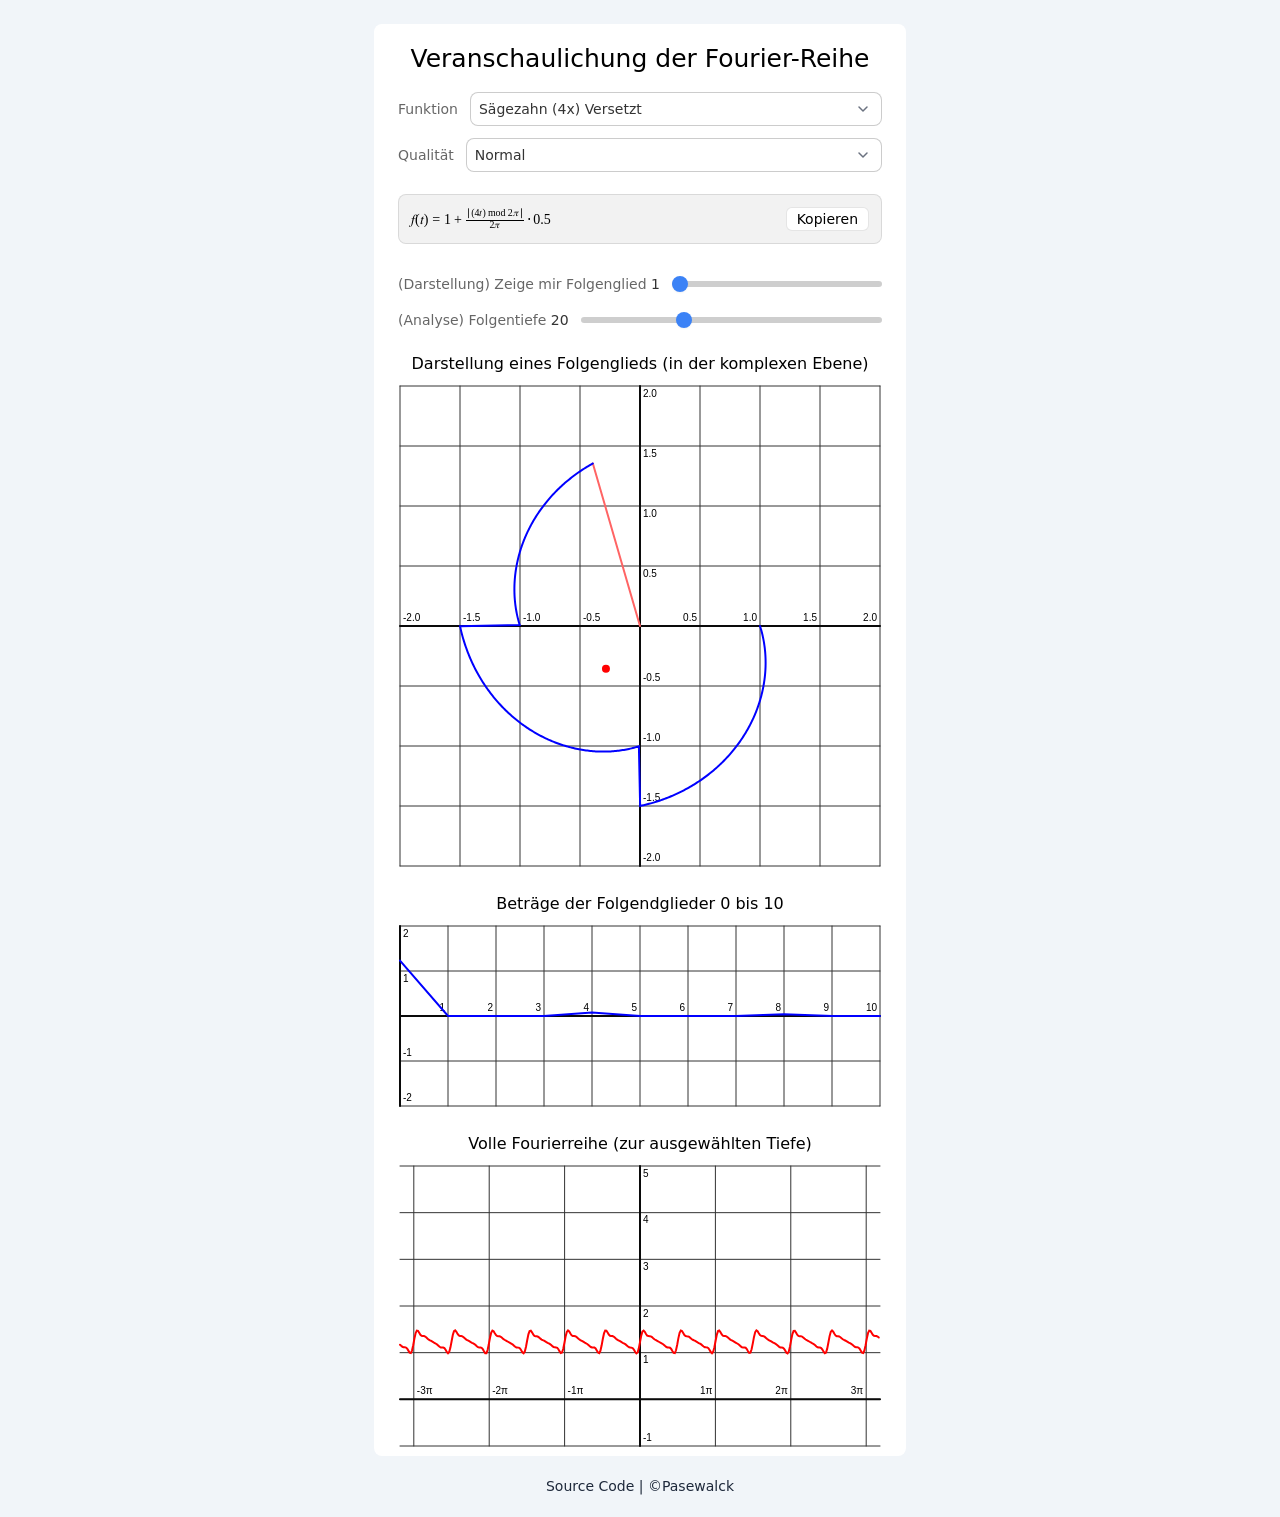
==== projects/fourier/index.html @ 6fc3464e "ops: build" ====
<!DOCTYPE html>
<html lang="en">

<head>
  <meta charset="UTF-8" />
  <meta name="viewport" content="width=device-width, initial-scale=1.0" />
  <title>Veranschaulichung der Fourier-Reihe</title>
  <style>
    canvas {
      display: block;
    }
  </style>
  <script type="module" crossorigin src="../../assets/fourier-BROgUJT5.js"></script>
  <link rel="modulepreload" crossorigin href="../../assets/latex-BYORuaJW.js">
  <link rel="modulepreload" crossorigin href="../../assets/style-CVefmo2o.js">
  <link rel="modulepreload" crossorigin href="../../assets/slider-DLjT8-w8.js">
  <link rel="stylesheet" crossorigin href="../../assets/style-BDMWakAt.css">
</head>

<body class="m-0 min-h-screen bg-slate-100 flex justify-center items-center">

  <div class="flex flex-col max-w-2xl justify-center items-start sm:p-6 sm:pb-0">

    <div id="graph2" class="bg-white backdrop-blur-md p-4 pb-0 border-white/[0.06] sm:rounded-lg w-[100%]">
      <h1 class="text-black text-[25px] mb-2 select-none text-center">
        Veranschaulichung der Fourier-Reihe
      </h1>
      <div id="g2-inputs" class="flex flex-col gap-4"></div>
      <div id="g2-visuals" class="flex flex-col">
        <div class="text-black text-[16px] mt-4 select-none text-center">
          Darstellung eines Folgenglieds (in der komplexen Ebene)
        </div>
        <div id="g2-visuals-1"></div>
        <div class="text-black text-[16px] mt-4 select-none text-center">
          Beträge der Folgendglieder 0 bis 10
        </div>
        <div id="g2-visuals-2"></div>
        <div class="text-black text-[16px] mt-4 select-none text-center">
          Volle Fourierreihe (zur ausgewählten Tiefe)
        </div>
        <div id="g2-visuals-3"></div>
      </div>



    </div>

    <footer class="flex items-center justify-center w-full p-5">
      <div class="text-slate-800 text-[14px] select-none text-center"><a
          href="https://github.com/pasewalck/phm-simulation" class="hover:text-slate-900">Source Code</a> |
        ©Pasewalck</div>
    </footer>
  </div>

</body>

</html>
---- assets/style-BDMWakAt.css ----
*,:before,:after{--tw-border-spacing-x:0;--tw-border-spacing-y:0;--tw-translate-x:0;--tw-translate-y:0;--tw-rotate:0;--tw-skew-x:0;--tw-skew-y:0;--tw-scale-x:1;--tw-scale-y:1;--tw-pan-x: ;--tw-pan-y: ;--tw-pinch-zoom: ;--tw-scroll-snap-strictness:proximity;--tw-gradient-from-position: ;--tw-gradient-via-position: ;--tw-gradient-to-position: ;--tw-ordinal: ;--tw-slashed-zero: ;--tw-numeric-figure: ;--tw-numeric-spacing: ;--tw-numeric-fraction: ;--tw-ring-inset: ;--tw-ring-offset-width:0px;--tw-ring-offset-color:#fff;--tw-ring-color:#3b82f680;--tw-ring-offset-shadow:0 0 #0000;--tw-ring-shadow:0 0 #0000;--tw-shadow:0 0 #0000;--tw-shadow-colored:0 0 #0000;--tw-blur: ;--tw-brightness: ;--tw-contrast: ;--tw-grayscale: ;--tw-hue-rotate: ;--tw-invert: ;--tw-saturate: ;--tw-sepia: ;--tw-drop-shadow: ;--tw-backdrop-blur: ;--tw-backdrop-brightness: ;--tw-backdrop-contrast: ;--tw-backdrop-grayscale: ;--tw-backdrop-hue-rotate: ;--tw-backdrop-invert: ;--tw-backdrop-opacity: ;--tw-backdrop-saturate: ;--tw-backdrop-sepia: ;--tw-contain-size: ;--tw-contain-layout: ;--tw-contain-paint: ;--tw-contain-style: }::backdrop{--tw-border-spacing-x:0;--tw-border-spacing-y:0;--tw-translate-x:0;--tw-translate-y:0;--tw-rotate:0;--tw-skew-x:0;--tw-skew-y:0;--tw-scale-x:1;--tw-scale-y:1;--tw-pan-x: ;--tw-pan-y: ;--tw-pinch-zoom: ;--tw-scroll-snap-strictness:proximity;--tw-gradient-from-position: ;--tw-gradient-via-position: ;--tw-gradient-to-position: ;--tw-ordinal: ;--tw-slashed-zero: ;--tw-numeric-figure: ;--tw-numeric-spacing: ;--tw-numeric-fraction: ;--tw-ring-inset: ;--tw-ring-offset-width:0px;--tw-ring-offset-color:#fff;--tw-ring-color:#3b82f680;--tw-ring-offset-shadow:0 0 #0000;--tw-ring-shadow:0 0 #0000;--tw-shadow:0 0 #0000;--tw-shadow-colored:0 0 #0000;--tw-blur: ;--tw-brightness: ;--tw-contrast: ;--tw-grayscale: ;--tw-hue-rotate: ;--tw-invert: ;--tw-saturate: ;--tw-sepia: ;--tw-drop-shadow: ;--tw-backdrop-blur: ;--tw-backdrop-brightness: ;--tw-backdrop-contrast: ;--tw-backdrop-grayscale: ;--tw-backdrop-hue-rotate: ;--tw-backdrop-invert: ;--tw-backdrop-opacity: ;--tw-backdrop-saturate: ;--tw-backdrop-sepia: ;--tw-contain-size: ;--tw-contain-layout: ;--tw-contain-paint: ;--tw-contain-style: }*,:before,:after{box-sizing:border-box;border:0 solid #e5e7eb}:before,:after{--tw-content:""}html,:host{-webkit-text-size-adjust:100%;-moz-tab-size:4;tab-size:4;font-feature-settings:normal;font-variation-settings:normal;-webkit-tap-highlight-color:transparent;font-family:ui-sans-serif,system-ui,-apple-system,BlinkMacSystemFont,Segoe UI,Roboto,Noto Sans,Ubuntu,Cantarell,Helvetica Neue,sans-serif,Apple Color Emoji,Segoe UI Emoji,Segoe UI Symbol,Noto Color Emoji;line-height:1.5}body{line-height:inherit;margin:0}hr{height:0;color:inherit;border-top-width:1px}abbr:where([title]){-webkit-text-decoration:underline dotted;text-decoration:underline dotted}h1,h2,h3,h4,h5,h6{font-size:inherit;font-weight:inherit}a{color:inherit;-webkit-text-decoration:inherit;text-decoration:inherit}b,strong{font-weight:bolder}code,kbd,samp,pre{font-feature-settings:normal;font-variation-settings:normal;font-family:ui-monospace,SFMono-Regular,Menlo,Monaco,Consolas,Liberation Mono,Courier New,monospace;font-size:1em}small{font-size:80%}sub,sup{vertical-align:baseline;font-size:75%;line-height:0;position:relative}sub{bottom:-.25em}sup{top:-.5em}table{text-indent:0;border-color:inherit;border-collapse:collapse}button,input,optgroup,select,textarea{font-feature-settings:inherit;font-variation-settings:inherit;font-family:inherit;font-size:100%;font-weight:inherit;line-height:inherit;letter-spacing:inherit;color:inherit;margin:0;padding:0}button,select{text-transform:none}button{-webkit-appearance:button;background-color:#0000;background-image:none}input:where([type=button]){-webkit-appearance:button;background-color:#0000;background-image:none}input:where([type=reset]){-webkit-appearance:button;background-color:#0000;background-image:none}input:where([type=submit]){-webkit-appearance:button;background-color:#0000;background-image:none}:-moz-focusring{outline:auto}:-moz-ui-invalid{box-shadow:none}progress{vertical-align:baseline}::-webkit-inner-spin-button{height:auto}::-webkit-outer-spin-button{height:auto}[type=search]{-webkit-appearance:textfield;outline-offset:-2px}::-webkit-search-decoration{-webkit-appearance:none}::-webkit-file-upload-button{-webkit-appearance:button;font:inherit}summary{display:list-item}blockquote,dl,dd,h1,h2,h3,h4,h5,h6,hr,figure,p,pre{margin:0}fieldset{margin:0;padding:0}legend{padding:0}ol,ul,menu{margin:0;padding:0;list-style:none}dialog{padding:0}textarea{resize:vertical}input::-moz-placeholder{opacity:1;color:#9ca3af}textarea::-moz-placeholder{opacity:1;color:#9ca3af}input::placeholder,textarea::placeholder{opacity:1;color:#9ca3af}button,[role=button]{cursor:pointer}:disabled{cursor:default}img,svg,video,canvas,audio,iframe,embed,object{vertical-align:middle;display:block}img,video{max-width:100%;height:auto}[hidden]:where(:not([hidden=until-found])){display:none}.\!container{width:100%!important}.container{width:100%}@media (min-width:640px){.\!container{max-width:640px!important}.container{max-width:640px}}@media (min-width:768px){.\!container{max-width:768px!important}.container{max-width:768px}}@media (min-width:1024px){.\!container{max-width:1024px!important}.container{max-width:1024px}}@media (min-width:1280px){.\!container{max-width:1280px!important}.container{max-width:1280px}}@media (min-width:1536px){.\!container{max-width:1536px!important}.container{max-width:1536px}}.m-0{margin:0}.mb-2{margin-bottom:.5rem}.mb-4{margin-bottom:1rem}.mt-4{margin-top:1rem}.block{display:block}.flex{display:flex}.grid{display:grid}.min-h-screen{min-height:100vh}.w-\[100\%\],.w-full{width:100%}.max-w-2xl{max-width:42rem}.max-w-3xl{max-width:48rem}.select-none{-webkit-user-select:none;user-select:none}.flex-col{flex-direction:column}.items-start{align-items:flex-start}.items-center{align-items:center}.justify-center{justify-content:center}.gap-2{gap:.5rem}.gap-4{gap:1rem}.rounded-lg{border-radius:.5rem}.border{border-width:1px}.border-slate-200{--tw-border-opacity:1;border-color:rgb(226 232 240/var(--tw-border-opacity,1))}.border-white\/\[0\.06\]{border-color:#ffffff0f}.bg-slate-100{--tw-bg-opacity:1;background-color:rgb(241 245 249/var(--tw-bg-opacity,1))}.bg-slate-50{--tw-bg-opacity:1;background-color:rgb(248 250 252/var(--tw-bg-opacity,1))}.bg-white{--tw-bg-opacity:1;background-color:rgb(255 255 255/var(--tw-bg-opacity,1))}.p-4{padding:1rem}.p-5{padding:1.25rem}.p-6{padding:1.5rem}.pb-0{padding-bottom:0}.text-center{text-align:center}.text-\[14px\]{font-size:14px}.text-\[16px\]{font-size:16px}.text-\[25px\]{font-size:25px}.text-black{--tw-text-opacity:1;color:rgb(0 0 0/var(--tw-text-opacity,1))}.text-slate-800{--tw-text-opacity:1;color:rgb(30 41 59/var(--tw-text-opacity,1))}.backdrop-blur-md{--tw-backdrop-blur:blur(12px);-webkit-backdrop-filter:var(--tw-backdrop-blur) var(--tw-backdrop-brightness) var(--tw-backdrop-contrast) var(--tw-backdrop-grayscale) var(--tw-backdrop-hue-rotate) var(--tw-backdrop-invert) var(--tw-backdrop-opacity) var(--tw-backdrop-saturate) var(--tw-backdrop-sepia);backdrop-filter:var(--tw-backdrop-blur) var(--tw-backdrop-brightness) var(--tw-backdrop-contrast) var(--tw-backdrop-grayscale) var(--tw-backdrop-hue-rotate) var(--tw-backdrop-invert) var(--tw-backdrop-opacity) var(--tw-backdrop-saturate) var(--tw-backdrop-sepia)}.transition-colors{transition-property:color,background-color,border-color,text-decoration-color,fill,stroke;transition-duration:.15s;transition-timing-function:cubic-bezier(.4,0,.2,1)}.katex-html{display:none}.p5Canvas{width:100%!important;height:100%!important}.gx-slider-wrapper{border-radius:.5rem;flex-direction:column;gap:.25rem;padding:.375rem .5rem;transition-property:color,background-color,border-color,text-decoration-color,fill,stroke;transition-duration:.15s;transition-timing-function:cubic-bezier(.4,0,.2,1);display:flex}@media (min-width:640px){.gx-slider-wrapper{flex-direction:row;align-items:center;gap:.75rem}.gx-slider-wrapper:hover{background-color:#0000000d}}.gx-slider-label{-webkit-user-select:none;user-select:none;white-space:nowrap;color:#0009;min-width:80px;font-size:.875rem;line-height:1.25rem}.gx-slider-value{text-align:right;--tw-numeric-spacing:tabular-nums;font-variant-numeric:var(--tw-ordinal) var(--tw-slashed-zero) var(--tw-numeric-figure) var(--tw-numeric-spacing) var(--tw-numeric-fraction);color:#000c;min-width:36px;font-weight:500}.gx-slider-input{cursor:pointer;-webkit-appearance:none;appearance:none;outline-offset:2px;background-color:#0000001a;border-radius:9999px;outline:2px solid #0000;flex:1;height:.375rem;transition-property:all;transition-duration:.15s;transition-timing-function:cubic-bezier(.4,0,.2,1)}.gx-slider-input::-webkit-slider-runnable-track{background-color:#0000001a;border-radius:9999px;height:.375rem}.gx-slider-input::-webkit-slider-thumb{cursor:pointer;-webkit-appearance:none;appearance:none;--tw-bg-opacity:1;background-color:rgb(59 130 246/var(--tw-bg-opacity,1));--tw-shadow:0 1px 2px 0 #0000000d;--tw-shadow-colored:0 1px 2px 0 var(--tw-shadow-color);width:1rem;height:1rem;box-shadow:var(--tw-ring-offset-shadow,0 0 #0000), var(--tw-ring-shadow,0 0 #0000), var(--tw-shadow);border-style:none;border-radius:9999px;margin-top:-5px;transition-property:transform;transition-duration:.15s;transition-timing-function:cubic-bezier(.4,0,.2,1)}.gx-slider-input::-moz-range-track{background-color:#0000001a;border-radius:9999px;height:.375rem}.gx-slider-input::-moz-range-thumb{cursor:pointer;--tw-bg-opacity:1;background-color:rgb(59 130 246/var(--tw-bg-opacity,1));--tw-shadow:0 1px 2px 0 #0000000d;--tw-shadow-colored:0 1px 2px 0 var(--tw-shadow-color);width:1rem;height:1rem;box-shadow:var(--tw-ring-offset-shadow,0 0 #0000), var(--tw-ring-shadow,0 0 #0000), var(--tw-shadow);border-radius:9999px}.gx-slider-input:focus-visible{--tw-ring-offset-shadow:var(--tw-ring-inset) 0 0 0 var(--tw-ring-offset-width) var(--tw-ring-offset-color);--tw-ring-shadow:var(--tw-ring-inset) 0 0 0 calc(2px + var(--tw-ring-offset-width)) var(--tw-ring-color);box-shadow:var(--tw-ring-offset-shadow), var(--tw-ring-shadow), var(--tw-shadow,0 0 #0000);--tw-ring-opacity:1;--tw-ring-color:rgb(147 197 253/var(--tw-ring-opacity,1))}.gx-slider-input:disabled{cursor:not-allowed;opacity:.5}.gx-slider-input:disabled::-webkit-slider-thumb{cursor:not-allowed}.gx-slider-input:disabled::-moz-range-thumb{cursor:not-allowed}.gx-sliders-container{flex-direction:column;gap:.25rem;display:flex}.gx-dropdown-wrapper{border-radius:.5rem;align-items:center;gap:.75rem;padding:.375rem .5rem;transition-property:color,background-color,border-color,text-decoration-color,fill,stroke;transition-duration:.15s;transition-timing-function:cubic-bezier(.4,0,.2,1);display:flex}@media (min-width:640px){.gx-dropdown-wrapper:hover{background-color:#0000000d}}.gx-dropdown-label{-webkit-user-select:none;user-select:none;white-space:nowrap;color:#0009;font-size:.875rem;line-height:1.25rem}.gx-dropdown-select{cursor:pointer;-webkit-appearance:none;appearance:none;--tw-bg-opacity:1;background-color:rgb(255 255 255/var(--tw-bg-opacity,1));color:#000c;outline-offset:2px;background-image:url("data:image/svg+xml,%3csvg xmlns='http://www.w3.org/2000/svg' fill='none' viewBox='0 0 20 20'%3e%3cpath stroke='%236b7280' stroke-linecap='round' stroke-linejoin='round' stroke-width='1.5' d='M6 8l4 4 4-4'/%3e%3c/svg%3e");background-position:right .5rem center;background-repeat:no-repeat;background-size:1.25rem;border-width:1px;border-color:#0003;border-radius:.5rem;outline:2px solid #0000;flex:1;padding:.375rem 2rem .375rem .5rem;font-size:.875rem;line-height:1.25rem;transition-property:all;transition-duration:.15s;transition-timing-function:cubic-bezier(.4,0,.2,1)}.gx-dropdown-select:focus-visible{--tw-border-opacity:1;border-color:rgb(59 130 246/var(--tw-border-opacity,1));--tw-ring-offset-shadow:var(--tw-ring-inset) 0 0 0 var(--tw-ring-offset-width) var(--tw-ring-offset-color);--tw-ring-shadow:var(--tw-ring-inset) 0 0 0 calc(2px + var(--tw-ring-offset-width)) var(--tw-ring-color);box-shadow:var(--tw-ring-offset-shadow), var(--tw-ring-shadow), var(--tw-shadow,0 0 #0000);--tw-ring-opacity:1;--tw-ring-color:rgb(147 197 253/var(--tw-ring-opacity,1))}.gx-dropdown-select:disabled{cursor:not-allowed;opacity:.5}.gx-latex-display{background-color:#0000000d;border-width:1px;border-color:#0000001a;border-radius:.5rem;justify-content:space-between;gap:.75rem;margin-bottom:.5rem;margin-left:.5rem;margin-right:.5rem;padding:.75rem;display:flex}.gx-latex-display-content{flex:1;min-width:0;font-size:.875rem;line-height:1.25rem;overflow:auto}.gx-latex-display-copy{--tw-bg-opacity:1;background-color:rgb(255 255 255/var(--tw-bg-opacity,1));border-width:1px;border-color:#0000001a;border-radius:.375rem;flex:none;margin-left:auto;padding:.25rem .625rem;font-size:.875rem;line-height:1}.gx-latex-display-copy:active{--tw-scale-x:1.05;--tw-scale-y:1.05;transform:translate(var(--tw-translate-x), var(--tw-translate-y)) rotate(var(--tw-rotate)) skewX(var(--tw-skew-x)) skewY(var(--tw-skew-y)) scaleX(var(--tw-scale-x)) scaleY(var(--tw-scale-y));--tw-bg-opacity:1;background-color:rgb(241 245 249/var(--tw-bg-opacity,1))}.gx-latex-display .katex{font-size:.875rem;line-height:1.25rem}.hover\:border-blue-300:hover{--tw-border-opacity:1;border-color:rgb(147 197 253/var(--tw-border-opacity,1))}.hover\:bg-blue-50:hover{--tw-bg-opacity:1;background-color:rgb(239 246 255/var(--tw-bg-opacity,1))}.hover\:text-slate-900:hover{--tw-text-opacity:1;color:rgb(15 23 42/var(--tw-text-opacity,1))}@media (min-width:640px){.sm\:rounded-lg{border-radius:.5rem}.sm\:p-6{padding:1.5rem}.sm\:pb-0{padding-bottom:0}}
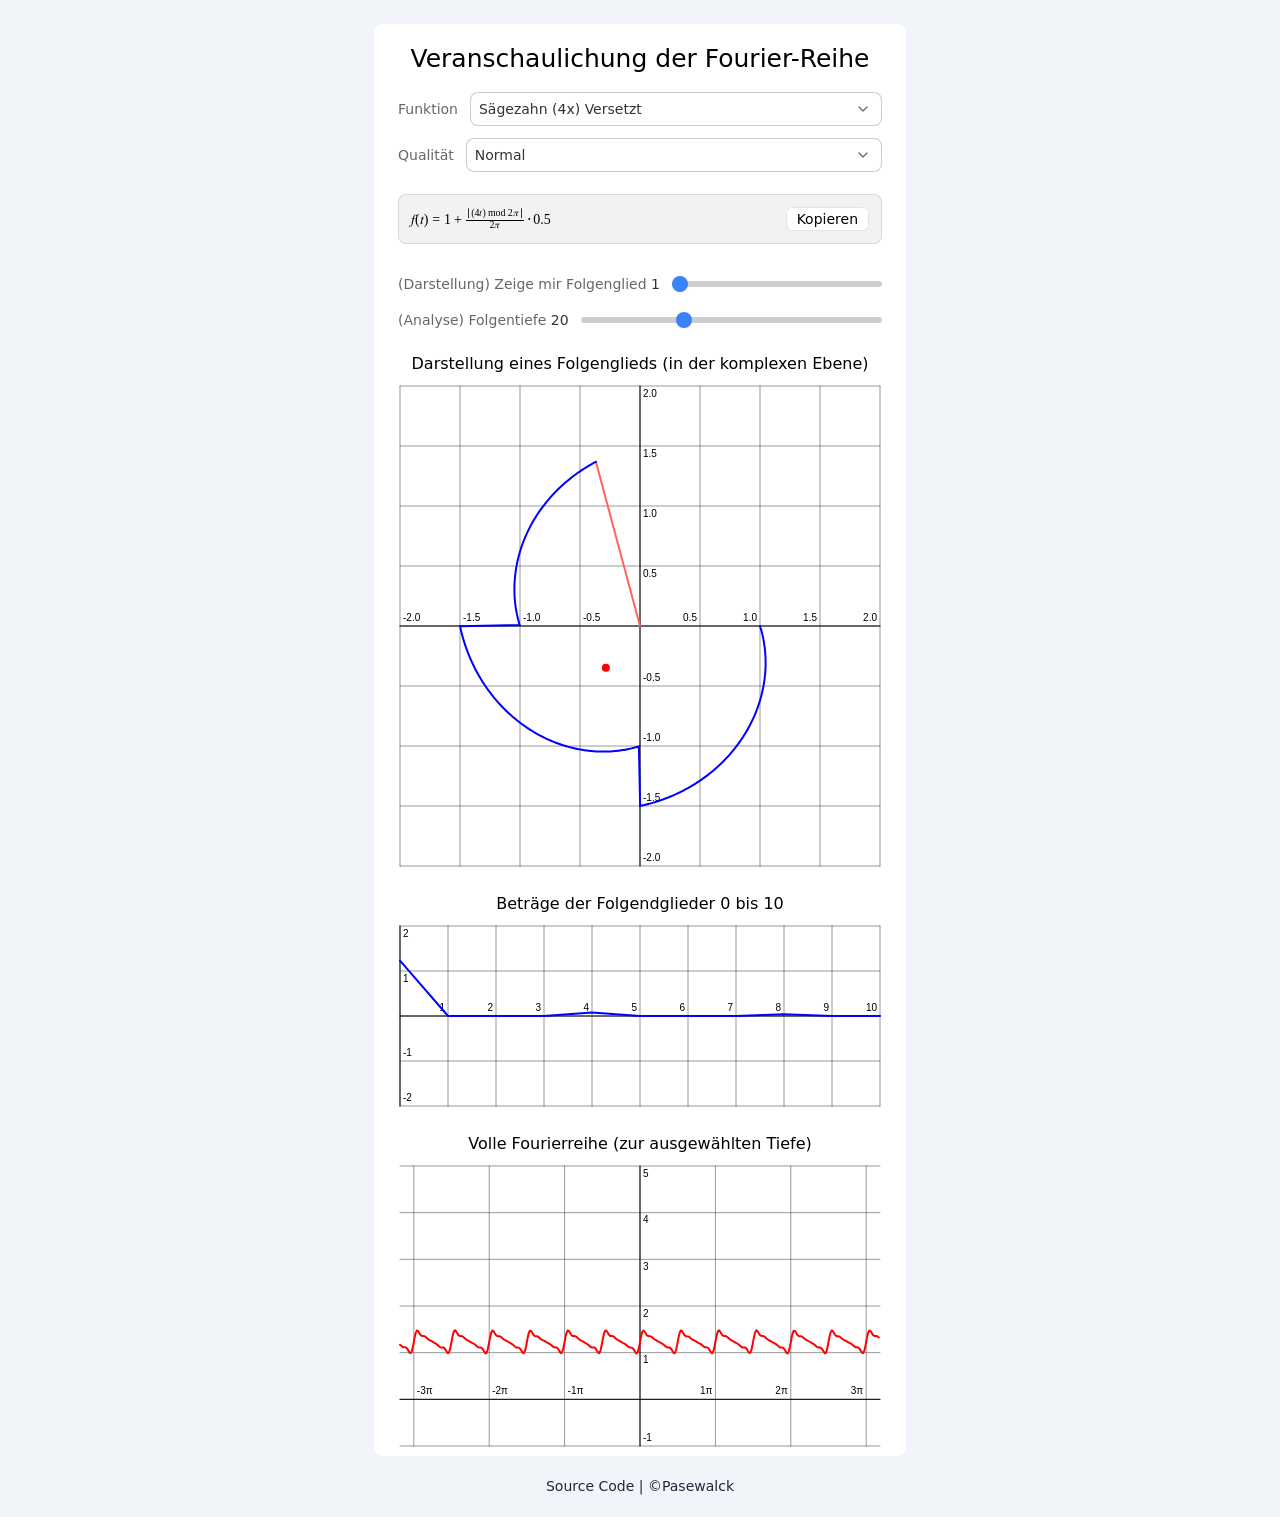
==== commit 6daac882: "ops: build" ====
--- a/projects/fourier/index.html
+++ b/projects/fourier/index.html
@@ -10,10 +10,10 @@
       display: block;
     }
   </style>
-  <script type="module" crossorigin src="../../assets/fourier-BROgUJT5.js"></script>
-  <link rel="modulepreload" crossorigin href="../../assets/latex-BYORuaJW.js">
+  <script type="module" crossorigin src="../../assets/fourier-FACwjOaB.js"></script>
+  <link rel="modulepreload" crossorigin href="../../assets/latex-B9R_ljf2.js">
   <link rel="modulepreload" crossorigin href="../../assets/style-CVefmo2o.js">
-  <link rel="modulepreload" crossorigin href="../../assets/slider-DLjT8-w8.js">
+  <link rel="modulepreload" crossorigin href="../../assets/slider-DKw35pB0.js">
   <link rel="stylesheet" crossorigin href="../../assets/style-BDMWakAt.css">
 </head>
 
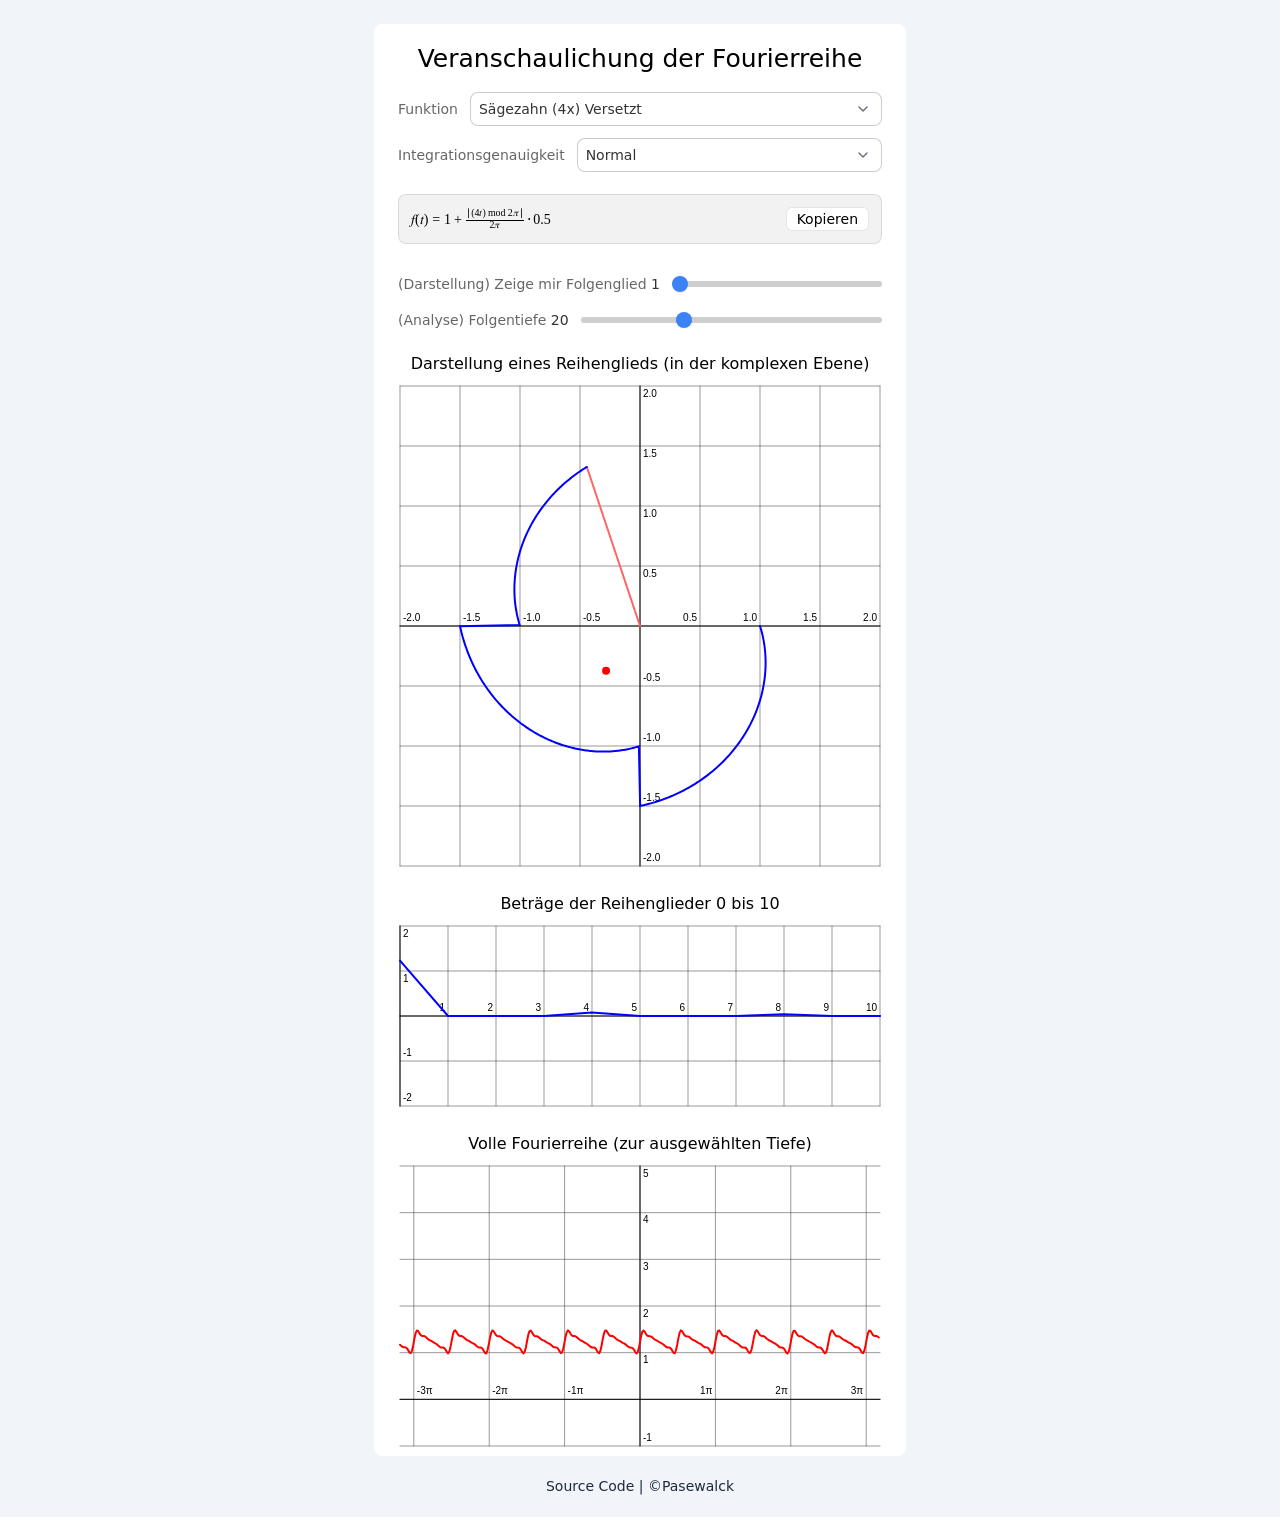
==== commit 5c05f1a2: "ops: build" ====
--- a/projects/fourier/index.html
+++ b/projects/fourier/index.html
@@ -4,13 +4,13 @@
 <head>
   <meta charset="UTF-8" />
   <meta name="viewport" content="width=device-width, initial-scale=1.0" />
-  <title>Veranschaulichung der Fourier-Reihe</title>
+  <title>Veranschaulichung der Fourierreihe</title>
   <style>
     canvas {
       display: block;
     }
   </style>
-  <script type="module" crossorigin src="../../assets/fourier-FACwjOaB.js"></script>
+  <script type="module" crossorigin src="../../assets/fourier-CO1QsCDo.js"></script>
   <link rel="modulepreload" crossorigin href="../../assets/latex-B9R_ljf2.js">
   <link rel="modulepreload" crossorigin href="../../assets/style-CVefmo2o.js">
   <link rel="modulepreload" crossorigin href="../../assets/slider-DKw35pB0.js">
@@ -23,16 +23,16 @@
 
     <div id="graph2" class="bg-white backdrop-blur-md p-4 pb-0 border-white/[0.06] sm:rounded-lg w-[100%]">
       <h1 class="text-black text-[25px] mb-2 select-none text-center">
-        Veranschaulichung der Fourier-Reihe
+        Veranschaulichung der Fourierreihe
       </h1>
       <div id="g2-inputs" class="flex flex-col gap-4"></div>
       <div id="g2-visuals" class="flex flex-col">
         <div class="text-black text-[16px] mt-4 select-none text-center">
-          Darstellung eines Folgenglieds (in der komplexen Ebene)
+          Darstellung eines Reihenglieds (in der komplexen Ebene)
         </div>
         <div id="g2-visuals-1"></div>
         <div class="text-black text-[16px] mt-4 select-none text-center">
-          Beträge der Folgendglieder 0 bis 10
+          Beträge der Reihenglieder 0 bis 10
         </div>
         <div id="g2-visuals-2"></div>
         <div class="text-black text-[16px] mt-4 select-none text-center">
